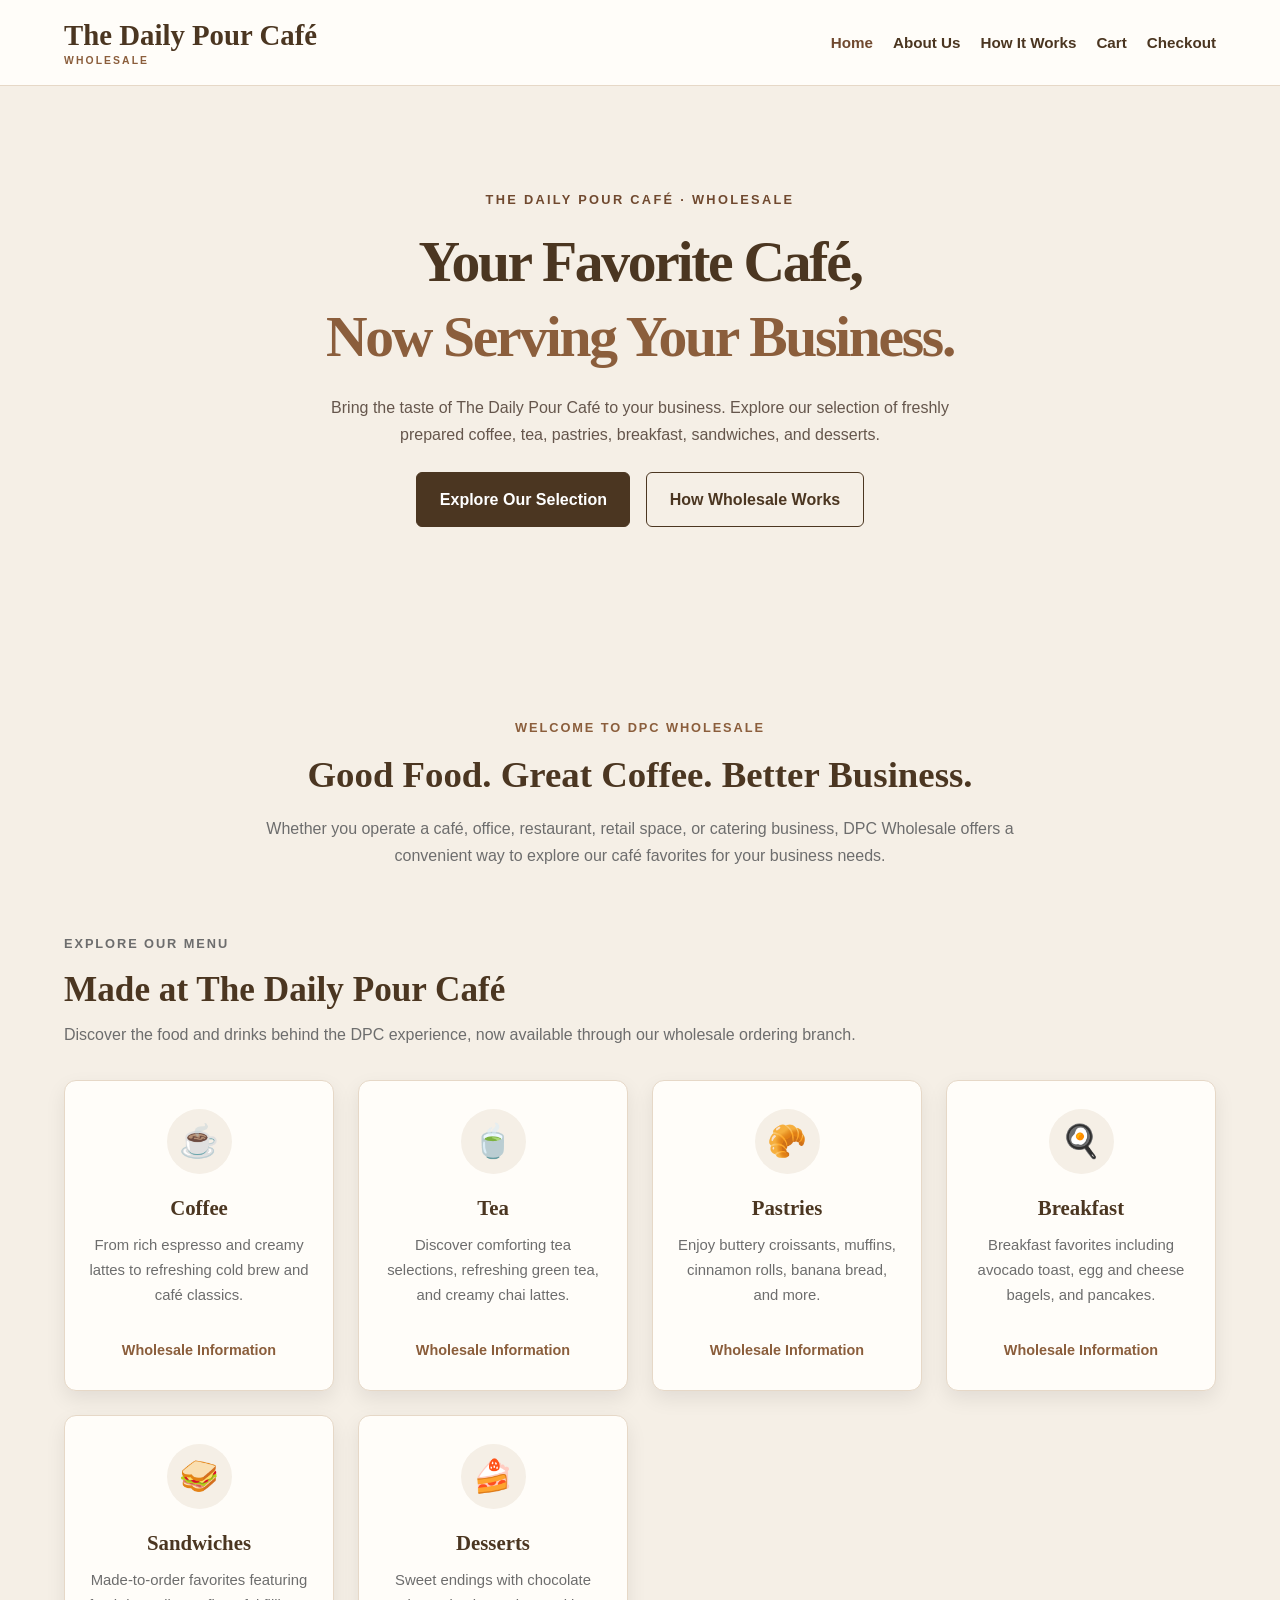
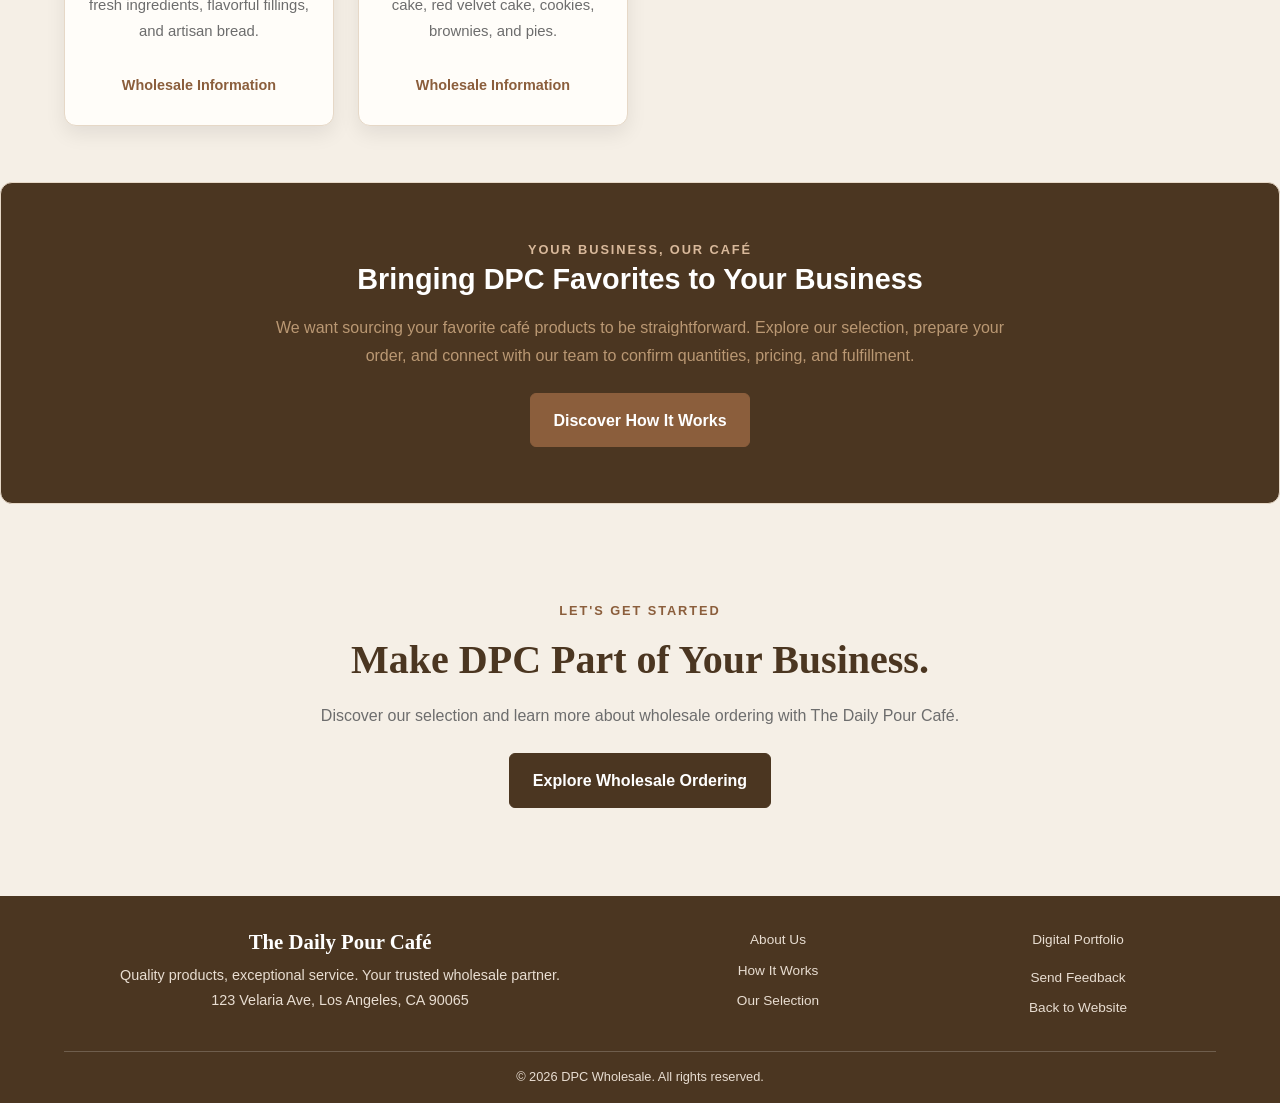
==== index.html @ 9e57767e "Initial commit" ====
<!DOCTYPE html>
<html lang="en">

<head>
    <meta charset="UTF-8">
    <meta name="viewport" content="width=device-width, initial-scale=1.0">

    <meta name="description" content="Explore DPC Wholesale by The Daily Pour Café. Discover coffee, tea, pastries, breakfast, sandwiches, and desserts for your business.">

    <title>DPC Wholesale | The Daily Pour Café</title>

    <link rel="stylesheet" href="styles.css">
</head>

<body>

    <!-- HEADER -->
    <header>
        <div class="container header-content">

            <a href="index.html" class="logo">
                The Daily Pour Café
                <span class="logo-subtitle">WHOLESALE</span>
            </a>

            <nav aria-label="Main navigation">
                <ul>
                    <li>
                        <a href="index.html" aria-current="page">Home</a>
                    </li>
                    <li>
                        <a href="about.html">About Us</a>
                    </li>
                    <li>
                        <a href="how-it-works.html">How It Works</a>
                    </li>
                    <li>
                        <a href="cart.html">Cart</a>
                    </li>
                    <li>
                        <a href="checkout.html">Checkout</a>
                    </li>
                </ul>
            </nav>

        </div>
    </header>


    <main>

        <!-- HERO SECTION -->
        <section class="hero">
            <div class="container">

                <p class="eyebrow">The Daily Pour Café · Wholesale</p>

                <h1>
                    Your Favorite Café,
                    <span>Now Serving Your Business.</span>
                </h1>

                <p>
                    Bring the taste of The Daily Pour Café to your
                    business. Explore our selection of freshly
                    prepared coffee, tea, pastries, breakfast,
                    sandwiches, and desserts.
                </p>

                <div class="hero-actions">
                    <a href="#categories" class="btn">
                        Explore Our Selection
                    </a>

                    <a href="how-it-works.html" class="btn btn-outline">
                        How Wholesale Works
                    </a>
                </div>

            </div>
        </section>


        <!-- INTRODUCTION -->
        <section class="wholesale-intro container">

            <p class="eyebrow">Welcome to DPC Wholesale</p>

            <h2>Good Food. Great Coffee. Better Business.</h2>

            <p>
                Whether you operate a café, office, restaurant,
                retail space, or catering business, DPC Wholesale
                offers a convenient way to explore our café
                favorites for your business needs.
            </p>

        </section>


        <!-- PRODUCT CATEGORIES -->
        <section class="products container" id="categories">

            <div class="section-heading">

                <p class="eyebrow">Explore Our Menu</p>

                <h2>Made at The Daily Pour Café</h2>

                <p>
                    Discover the food and drinks behind the DPC
                    experience, now available through our
                    wholesale ordering branch.
                </p>

            </div>


            <div class="product-grid">

                <!-- COFFEE -->
                <article class="product-card category-card">

                    <div class="category-icon" aria-hidden="true">
                        ☕
                    </div>

                    <h3>Coffee</h3>

                    <p>
                        From rich espresso and creamy lattes
                        to refreshing cold brew and café classics.
                    </p>

                    <a href="how-it-works.html" class="category-link">
                        Wholesale Information
                    </a>

                </article>


                <!-- TEA -->
                <article class="product-card category-card">

                    <div class="category-icon" aria-hidden="true">
                        🍵
                    </div>

                    <h3>Tea</h3>

                    <p>
                        Discover comforting tea selections,
                        refreshing green tea, and creamy chai lattes.
                    </p>

                    <a href="how-it-works.html" class="category-link">
                        Wholesale Information
                    </a>

                </article>


                <!-- PASTRIES -->
                <article class="product-card category-card">

                    <div class="category-icon" aria-hidden="true">
                        🥐
                    </div>

                    <h3>Pastries</h3>

                    <p>
                        Enjoy buttery croissants, muffins,
                        cinnamon rolls, banana bread, and more.
                    </p>

                    <a href="how-it-works.html" class="category-link">
                        Wholesale Information
                    </a>

                </article>


                <!-- BREAKFAST -->
                <article class="product-card category-card">

                    <div class="category-icon" aria-hidden="true">
                        🍳
                    </div>

                    <h3>Breakfast</h3>

                    <p>
                        Breakfast favorites including avocado
                        toast, egg and cheese bagels, and pancakes.
                    </p>

                    <a href="how-it-works.html" class="category-link">
                        Wholesale Information
                    </a>

                </article>


                <!-- SANDWICHES -->
                <article class="product-card category-card">

                    <div class="category-icon" aria-hidden="true">
                        🥪
                    </div>

                    <h3>Sandwiches</h3>

                    <p>
                        Made-to-order favorites featuring fresh
                        ingredients, flavorful fillings, and artisan bread.
                    </p>

                    <a href="how-it-works.html" class="category-link">
                        Wholesale Information
                    </a>

                </article>


                <!-- DESSERTS -->
                <article class="product-card category-card">

                    <div class="category-icon" aria-hidden="true">
                        🍰
                    </div>

                    <h3>Desserts</h3>

                    <p>
                        Sweet endings with chocolate cake,
                        red velvet cake, cookies, brownies, and pies.
                    </p>

                    <a href="how-it-works.html" class="category-link">
                        Wholesale Information
                    </a>

                </article>

            </div>

        </section>


        <!-- WHOLESALE BENEFITS -->
        <section class="about wholesale-benefits">

            <div class="container">

                <p class="eyebrow">Your Business, Our Café</p>

                <h2>Bringing DPC Favorites to Your Business</h2>

                <p>
                    We want sourcing your favorite café products
                    to be straightforward. Explore our selection,
                    prepare your order, and connect with our team
                    to confirm quantities, pricing, and fulfillment.
                </p>

                <a href="how-it-works.html" class="btn">
                    Discover How It Works
                </a>

            </div>

        </section>


        <!-- FINAL CALL TO ACTION -->
        <section class="final-cta container">

            <p class="eyebrow">Let's Get Started</p>

            <h2>Make DPC Part of Your Business.</h2>

            <p>
                Discover our selection and learn more about
                wholesale ordering with The Daily Pour Café.
            </p>

            <a href="how-it-works.html" class="btn">
                Explore Wholesale Ordering
            </a>

        </section>

    </main>


    <!-- FOOTER -->
    <footer>
        <div class="container footer-content">
            <div class="footer-brand">
                <h2>The Daily Pour Café</h2>
                <p>Quality products, exceptional service. Your trusted wholesale partner.</p>
                <p>123 Velaria Ave, Los Angeles, CA 90065</p>
            </div>

            <div class="footer-links">
                <a href="about.html">About Us</a>
                <a href="how-it-works.html">How It Works</a>
                <a href="index.html#categories">Our Selection</a>
            </div>

            <div class="footer-links">
                <a class="portfolio-link"  href="https://linktr.ee/christine.pro" target="_blank">Digital Portfolio</a><span aria-hidden="true"></span>
                <a class="feedback-footer-link" href="https://christinecdev.github.io/daily-pour-cafe-feedback/" target="_blank">Send Feedback</a>
                 <a a class="website-link" href="https://christinecdev.github.io/daily-pour-cafe/">Back to Website</a>
            </div>

            <p class="copyright">
                &copy;  2026 DPC Wholesale. All rights reserved.
            </p>
        </div>
    </footer>

</body>
</html>
---- styles.css ----
/* ========================================
   DPC WHOLESALE WEBSITE
   COMPLETE STYLESHEET
======================================== */


/* ========================================
   1. UNIVERSAL RESET
======================================== */

* {
    box-sizing: border-box;
    margin: 0;
    padding: 0;
}


/* ========================================
   2. DPC BRAND COLORS
======================================== */

:root {
    /* Official DPC Brand Palette */
    --background: #F5EFE6;
    --card: #FFFDF9;

    --coffee: #4B3621;
    --caramel: #8B5E3C;
    --latte: #D9B99B;

    --text: #333333;
    --soft: #6D6D6D;
    --border: #E6D8C7;

    /* Existing CSS Compatibility */
    --primary-color: var(--coffee);
    --primary-hover: #352719;

    --accent-color: var(--caramel);
    --accent-hover: #70492F;

    --background-color: var(--background);
    --surface-color: var(--card);

    --text-color: var(--text);
    --muted-color: var(--soft);
    --border-color: var(--border);

    --white: #ffffff;
    --danger-color: #A84438;

    --shadow: 0 8px 20px rgba(0,0,0,.08);
    --shadow-hover: 0 12px 25px rgba(75,54,33,.14);

    --radius: 12px;
}


/* ========================================
   3. GLOBAL STYLES
======================================== */

html {
    scroll-behavior: smooth;
    scroll-padding-top: 100px;
}

body {
    font-family: "Segoe UI", Tahoma, Geneva, Verdana, sans-serif;
    line-height: 1.7;
    background: var(--background-color);
    color: var(--text-color);
}

img {
    display: block;
    max-width: 100%;
}

a {
    color: inherit;
}

button,
input,
select,
textarea {
    font: inherit;
}

button,
a {
    -webkit-tap-highlight-color: transparent;
}

a:focus-visible,
button:focus-visible,
input:focus-visible,
select:focus-visible,
textarea:focus-visible {
    outline: 3px solid var(--accent-color);
    outline-offset: 3px;
}

.container {
    width: min(90%, 1200px);
    margin-inline: auto;
}

h1,
h2,
h3,
h4 {
    color: var(--primary-color);
    line-height: 1.3;
}

p {
    overflow-wrap: break-word;
}


/* ========================================
   4. HEADER AND NAVIGATION
======================================== */

header {
    position: relative;
    z-index: 10;
    background: var(--surface-color);
    border-bottom: 1px solid var(--border-color);
}

.header-content {
    display: flex;
    justify-content: space-between;
    align-items: center;
    gap: 1.5rem;
    padding: 1.1rem 0;
}

.logo {
    color: var(--primary-color);
    text-decoration: none;
    font-family: Georgia, "Times New Roman", serif;
    font-size: clamp(1.25rem, 2.5vw, 1.8rem);
    font-weight: 700;
    line-height: 1.2;
    flex-shrink: 0;
}

nav ul {
    display: flex;
    flex-wrap: wrap;
    justify-content: flex-end;
    align-items: center;
    gap: 0.5rem 1.25rem;
    list-style: none;
}

nav a {
    display: inline-block;
    padding: 0.4rem 0;
    color: var(--primary-color);
    text-decoration: none;
    font-size: 0.95rem;
    font-weight: 600;
    transition: color 0.2s ease;
}

nav a:hover,
nav a[aria-current="page"] {
    color: var(--accent-hover);
}


/* ========================================
   5. BUTTONS
======================================== */

.btn {
    display: inline-block;
    padding: 0.8rem 1.4rem;
    border: 1px solid var(--primary-color);
    border-radius: 6px;
    background: var(--primary-color);
    color: var(--white);
    text-align: center;
    text-decoration: none;
    font-weight: 600;
    cursor: pointer;
    transition: background-color 0.2s ease,
                border-color 0.2s ease,
                transform 0.2s ease;
}

.btn:hover {
    background: var(--primary-hover);
    border-color: var(--primary-hover);
}

.btn:active {
    transform: translateY(1px);
}


/* ========================================
   6. HERO SECTION
======================================== */

.hero {
    padding: clamp(3.5rem, 8vw, 6.5rem) 1rem;
    margin-bottom: 2.5rem;
    background: var(--background);
    text-align: center;
}

.hero .container {
    max-width: 800px;
}

.hero h1,
.hero h2 {
    margin-bottom: 1.2rem;
    font-family: Georgia, "Times New Roman", serif;
    font-size: clamp(2.2rem, 5vw, 3.6rem);
    letter-spacing: -0.04em;
}

.hero h2 {
    font-size: clamp(1.8rem, 4vw, 2.6rem);
}

.hero p {
    max-width: 680px;
    margin-inline: auto;
    color: #65564c;
}

.hero .eyebrow {
    margin-bottom: 0.9rem;
    color: var(--accent-hover);
    font-size: 0.8rem;
    font-weight: 800;
    letter-spacing: 0.18em;
    text-transform: uppercase;
}

.hero .btn {
    margin-top: 1.5rem;
}


/* ========================================
   7. PRODUCTS
======================================== */

.products {
    padding-top: 1rem;
    padding-bottom: 3.5rem;
}

.section-heading {
    margin-bottom: 2rem;
}

.section-heading h2 {
    margin-bottom: 0.5rem;
    font-family: Georgia, "Times New Roman", serif;
    font-size: clamp(1.7rem, 3vw, 2.2rem);
}

.section-heading p {
    color: var(--muted-color);
}

.product-grid {
    display: grid;
    grid-template-columns: repeat(4, minmax(0, 1fr));
    align-items: stretch;
    gap: 1.5rem;
}

.product-card {
    display: flex;
    flex-direction: column;
    min-width: 0;
    height: 100%;
    padding: 1rem;
    overflow: hidden;
    border: 1px solid var(--border-color);
    border-radius: var(--radius);
    background: var(--surface-color);
    text-align: center;
    box-shadow: var(--shadow);
    transition: transform 0.25s ease,
                box-shadow 0.25s ease;
}

.product-card:hover {
    transform: translateY(-4px);
    box-shadow: var(--shadow-hover);
}

.product-card img,
.product-link img {
    width: 100%;
    height: 200px;
    margin-bottom: 1rem;
    border-radius: 8px;
    object-fit: cover;
}

.product-card h3,
.product-card h4,
.product-link h3 {
    margin-bottom: 0.5rem;
    font-size: 1.15rem;
}

.product-card > p:not(.price) {
    margin-bottom: 0.8rem;
    color: var(--muted-color);
    font-size: 0.93rem;
}

.product-link {
    display: block;
    text-decoration: none;
}

.product-link:hover h3 {
    color: var(--accent-hover);
}

.price {
    color: var(--accent-hover);
    font-weight: 800;
}

.product-card .price {
    margin-bottom: 1rem;
}

.product-btn,
.product-card button {
    display: block;
    width: 100%;
    margin-top: auto;
    padding: 0.8rem 1rem;
    border: 1px solid var(--primary-color);
    border-radius: 6px;
    background: var(--primary-color);
    color: var(--white);
    text-align: center;
    text-decoration: none;
    font-weight: 600;
    cursor: pointer;
    transition: background-color 0.2s ease;
}

.product-btn:hover,
.product-card button:hover {
    background: var(--primary-hover);
}


/* ========================================
   8. ABOUT AND INFORMATION SECTIONS
======================================== */

.about {
    padding: 3.5rem 1.5rem;
    margin-bottom: 2rem;
    border: 1px solid var(--border-color);
    border-radius: var(--radius);
    background: var(--surface-color);
    text-align: center;
}

.about h2 {
    margin-bottom: 1rem;
    font-size: 1.8rem;
}

.about p {
    max-width: 750px;
    margin: 0 auto;
    color: var(--muted-color);
}


/* ========================================
   9. HOW IT WORKS
======================================== */

.how-it-works {
    padding: 3rem 0;
}

.steps-grid {
    display: grid;
    grid-template-columns: repeat(3, minmax(0, 1fr));
    gap: 1.5rem;
}

.step-card {
    padding: 1.75rem;
    background: var(--surface-color);
    border: 1px solid var(--border-color);
    border-radius: var(--radius);
    text-align: center;
}

.step-number {
    display: flex;
    align-items: center;
    justify-content: center;
    width: 48px;
    height: 48px;
    margin: 0 auto 1rem;
    border-radius: 50%;
    background: var(--accent-color);
    color: var(--white);
    font-size: 1.25rem;
    font-weight: 700;
}

.step-card h3 {
    margin-bottom: 0.5rem;
}

.step-card p {
    color: var(--muted-color);
}


/* ========================================
   10. SHARED PAGE LAYOUT
======================================== */

.page-content {
    min-height: 60vh;
    padding-top: 2.5rem;
    padding-bottom: 3rem;
}

.page-content > h1 {
    margin-bottom: 0.5rem;
    font-size: 2.2rem;
}

.page-intro {
    margin-bottom: 2rem;
    color: var(--muted-color);
}


/* ========================================
   11. CART PAGE
======================================== */

.cart-panel {
    width: 100%;
    max-width: 900px;
    margin: 0 auto;
    padding: 1.5rem;
    background: var(--surface-color);
    border: 1px solid var(--border-color);
    border-radius: var(--radius);
    box-shadow: var(--shadow);
}

.cart-heading {
    display: flex;
    align-items: center;
    justify-content: space-between;
    gap: 1rem;
    padding-bottom: 1rem;
    border-bottom: 1px solid var(--border-color);
}

.cart-heading h2 {
    font-size: 1.4rem;
}

.cart-icon {
    position: relative;
    display: flex;
    align-items: center;
}

.item-count {
    position: absolute;
    top: -8px;
    right: -10px;
    display: flex;
    align-items: center;
    justify-content: center;
    min-width: 20px;
    height: 20px;
    padding: 0 4px;
    border-radius: 50%;
    background: var(--accent-color);
    color: var(--white);
    font-size: 0.75rem;
    font-weight: 700;
}

.cart-item {
    display: flex;
    align-items: center;
    gap: 1rem;
    padding: 1.25rem 0;
    border-bottom: 1px solid var(--border-color);
}

.cart-item img {
    flex-shrink: 0;
    width: 100px;
    height: 100px;
    object-fit: cover;
    border-radius: var(--radius);
}

.cart-item-info {
    flex: 1;
    min-width: 0;
}

.cart-item-info h3,
.cart-item-info h4 {
    margin-bottom: 0.35rem;
}

.cart-item-info p {
    color: var(--muted-color);
    font-size: 0.95rem;
}

.cart-item-info .price {
    color: var(--accent-color);
    font-weight: 700;
}

.cart-actions {
    display: flex;
    align-items: center;
    gap: 0.5rem;
    flex-wrap: wrap;
}

.quantity-control {
    display: flex;
    align-items: center;
    gap: 0.5rem;
}

.quantity-btn {
    display: flex;
    align-items: center;
    justify-content: center;
    width: 36px;
    height: 36px;
    border: 1px solid var(--border-color);
    border-radius: 5px;
    background: var(--surface-color);
    color: var(--primary-color);
    font-size: 1.2rem;
    cursor: pointer;
}

.quantity-btn:hover {
    background: var(--background-color);
}

.quantity-value {
    min-width: 24px;
    text-align: center;
    font-weight: 700;
}

.remove-btn {
    padding: 0.5rem 0.75rem;
    border: 1px solid var(--danger-color);
    border-radius: 5px;
    background: transparent;
    color: var(--danger-color);
    cursor: pointer;
    transition: 0.2s ease;
}

.remove-btn:hover {
    background: var(--danger-color);
    color: var(--white);
}

.cart-total,
.checkout-total {
    display: flex;
    align-items: center;
    justify-content: space-between;
    gap: 1rem;
    margin: 1.5rem 0;
    padding-top: 1rem;
    border-top: 1px solid var(--border-color);
    font-size: 1.2rem;
}

.cart-total strong,
.checkout-total strong {
    color: var(--primary-color);
    font-size: 1.4rem;
}

.checkout-button {
    display: block;
    width: 100%;
    padding: 0.9rem 1rem;
    border-radius: 5px;
    background: var(--accent-color);
    color: var(--white);
    text-align: center;
    text-decoration: none;
    font-weight: 700;
}

.checkout-button:hover {
    background: var(--accent-hover);
}

.continue-shopping {
    display: block;
    margin-top: 1rem;
    color: var(--primary-color);
    text-align: center;
    text-decoration: none;
    font-weight: 600;
}

.continue-shopping:hover {
    text-decoration: underline;
}

.empty-cart {
    padding: 3rem 1rem;
    text-align: center;
}

.empty-cart p {
    margin: 0.75rem 0 1.5rem;
    color: var(--muted-color);
}


/* ========================================
   12. CHECKOUT PAGE
======================================== */

.checkout-layout {
    display: grid;
    grid-template-columns: repeat(2, minmax(0, 1fr));
    align-items: start;
    gap: 2rem;
}

.checkout-card {
    min-width: 0;
    padding: 1.5rem;
    background: var(--surface-color);
    border: 1px solid var(--border-color);
    border-radius: var(--radius);
    box-shadow: var(--shadow);
}

.checkout-card h2 {
    margin-bottom: 1rem;
    padding-bottom: 1rem;
    border-bottom: 1px solid var(--border-color);
    font-size: 1.4rem;
}

.checkout-product {
    display: flex;
    align-items: center;
    gap: 1rem;
}

.checkout-product img {
    width: 90px;
    height: 90px;
    object-fit: cover;
    border-radius: var(--radius);
}

.checkout-product h3 {
    margin-bottom: 0.35rem;
    font-size: 1.1rem;
}

.checkout-product p {
    color: var(--muted-color);
}

.checkout-card label {
    display: block;
    margin: 1rem 0 0.4rem;
    font-weight: 600;
}

.checkout-card label span {
    color: var(--danger-color);
}

.checkout-card input,
.checkout-card select,
.checkout-card textarea {
    display: block;
    width: 100%;
    padding: 0.8rem;
    border: 1px solid var(--border-color);
    border-radius: 5px;
    background: var(--surface-color);
    color: var(--text-color);
    font: inherit;
}

.checkout-card textarea {
    min-height: 100px;
    resize: vertical;
}

.checkout-card input:focus,
.checkout-card select:focus,
.checkout-card textarea:focus {
    outline: 2px solid var(--accent-color);
    outline-offset: 2px;
}

.help-text {
    margin-top: 0.4rem;
    color: var(--muted-color);
    font-size: 0.85rem;
}

.secure-note {
    margin-top: 1rem;
    color: var(--muted-color);
    text-align: center;
    font-size: 0.85rem;
}


/* ========================================
   FOOTER - COMPACT VERSION
======================================== */

footer {
    margin-top: 1.5rem;
    padding: 2rem 0 1rem;
    background: var(--coffee);
    color: var(--white);
    text-align: center;
}

footer p {
    color: var(--white);
}

.footer-content {
    display: grid;
    grid-template-columns: 2fr 1fr 1fr;
    gap: 1.5rem;
}

.footer-brand h2 {
    margin-bottom: 0.5rem;
    color: var(--white);
    font-family: Georgia, serif;
    font-size: 1.3rem;
}

.footer-brand p {
    color: #E8DDD1;
    font-size: 0.9rem;
}

.footer-links {
    display: flex;
    flex-direction: column;
    gap: 0.45rem;
}

.footer-links a {
    color: #E8DDD1;
    text-decoration: none;
    font-size: 0.85rem;
}

.footer-links a:hover {
    color: var(--latte);
}

.copyright {
    grid-column: 1 / -1;
    padding-top: 0.85rem;
    margin-top: 0.5rem;
    border-top: 1px solid rgba(255,255,255,.2);
    color: #E8DDD1;
    text-align: center;
    font-size: 0.8rem;
}

/* ========================================
   14. HOMEPAGE ADDITIONS
======================================== */


/* Logo Subtitle */

.logo-subtitle {
    display: block;
    margin-top: 3px;
    color: var(--caramel);
    font-family: "Segoe UI", sans-serif;
    font-size: 0.65rem;
    font-weight: 700;
    letter-spacing: 0.2em;
}


/* Hero Improvements */

.hero h1 span {
    display: block;
    color: var(--caramel);
}

.hero-actions {
    display: flex;
    justify-content: center;
    align-items: center;
    flex-wrap: wrap;
    gap: 1rem;
    margin-top: 1.5rem;
}

.hero-actions .btn {
    margin-top: 0;
}

.btn-outline {
    background: transparent;
    color: var(--coffee);
    border-color: var(--coffee);
}

.btn-outline:hover {
    background: var(--coffee);
    color: var(--white);
}


/* Homepage Introduction */

.wholesale-intro {
    max-width: 850px;
    padding: 3rem 1rem;
    text-align: center;
}

.wholesale-intro h2 {
    margin-bottom: 1rem;
    font-family: Georgia, serif;
    font-size: clamp(1.7rem, 3vw, 2.3rem);
}

.wholesale-intro p:not(.eyebrow) {
    color: var(--soft);
}

.eyebrow {
    margin-bottom: 0.75rem;
    color: var(--caramel);
    font-size: 0.8rem;
    font-weight: 800;
    letter-spacing: 0.15em;
    text-transform: uppercase;
}


/* Category Cards */

.category-card {
    padding: 1.75rem 1.25rem;
}

.category-icon {
    display: flex;
    align-items: center;
    justify-content: center;
    width: 65px;
    height: 65px;
    margin: 0 auto 1.25rem;
    border-radius: 50%;
    background: var(--background);
    font-size: 2rem;
}

.category-card h3 {
    margin-bottom: 0.75rem;
    font-family: Georgia, serif;
    font-size: 1.3rem;
}

.category-card p {
    flex-grow: 1;
}

.category-link {
    display: inline-block;
    margin-top: 1rem;
    color: var(--caramel);
    font-weight: 700;
    font-size: 0.9rem;
    text-decoration: none;
}

.category-link:hover {
    color: var(--coffee);
    text-decoration: underline;
}


/* Wholesale Benefits */

.wholesale-benefits {
    background: var(--coffee);
    color: var(--white);
}

.wholesale-benefits h2 {
    color: var(--white);
}

.wholesale-benefits p:not(.eyebrow) {
    color: #ba9873;
}

.wholesale-benefits .eyebrow {
    color: var(--latte);
}

.wholesale-benefits .btn {
    margin-top: 1.5rem;
    background: var(--caramel);
    border-color: var(--caramel);
}

.wholesale-benefits .btn:hover {
    background: var(--latte);
    border-color: var(--latte);
    color: var(--coffee);
}


/* Final Call To Action */

.final-cta {
    padding: 4rem 1rem;
    text-align: center;
}

.final-cta h2 {
    margin-bottom: 1rem;
    font-family: Georgia, serif;
    font-size: clamp(1.8rem, 4vw, 2.5rem);
}

.final-cta p:not(.eyebrow) {
    max-width: 650px;
    margin: 0 auto 1.5rem;
    color: var(--soft);
}

css
/* ========================================
   WHOLESALE CART
======================================== */

.cart-intro {
    margin-bottom: 2rem;
}

.cart-intro h1 {
    margin-bottom: 0.6rem;
    font-family: Georgia, serif;
    font-size: clamp(2rem, 4vw, 2.7rem);
}


/* CART LAYOUT */

.wholesale-cart-layout {
    display: grid;
    grid-template-columns: minmax(0, 1.8fr) minmax(270px, 0.9fr);
    align-items: start;
    gap: 2rem;
}


/* CART PANEL */

.cart-panel {
    width: 100%;
    max-width: none;
    margin: 0;
    padding: 1.75rem;
    background: var(--surface-color);
    border: 1px solid var(--border-color);
    border-radius: var(--radius);
    box-shadow: var(--shadow);
}

.cart-heading {
    display: flex;
    align-items: center;
    justify-content: space-between;
    gap: 1rem;
    margin-bottom: 0.5rem;
}

.cart-heading h2 {
    font-family: Georgia, serif;
    font-size: 1.4rem;
}

.cart-subheading {
    margin-top: 0.35rem;
    color: var(--muted-color);
    font-size: 0.9rem;
}


/* PRODUCT ROWS */

.cart-item {
    display: grid;
    grid-template-columns: 105px minmax(0, 1fr) auto;
    align-items: center;
    gap: 1.25rem;
    padding: 1.5rem 0;
    border-bottom: 1px solid var(--border-color);
}

.cart-item img {
    width: 105px;
    height: 105px;
    margin: 0;
    object-fit: cover;
    border-radius: 9px;
}

.cart-item-info {
    min-width: 0;
}

.cart-item-info h3 {
    margin-bottom: 0.5rem;
    font-family: Georgia, serif;
    font-size: 1.2rem;
}

.cart-product-category {
    margin-bottom: 0.35rem;
    color: var(--muted-color);
    font-size: 0.78rem;
    font-weight: 600;
    letter-spacing: 0.04em;
    text-transform: uppercase;
}

.cart-unit-price {
    margin-bottom: 0.65rem;
    color: var(--accent-hover);
    font-size: 0.95rem;
    font-weight: 700;
}

.cart-unit-price span {
    color: var(--muted-color);
    font-size: 0.8rem;
    font-weight: 400;
}

.cart-line-subtotal {
    color: var(--muted-color);
    font-size: 0.88rem;
}

.cart-line-subtotal strong {
    color: var(--coffee);
}


/* QUANTITY CONTROLS */

.cart-actions {
    display: flex;
    flex-direction: column;
    align-items: center;
    gap: 0.55rem;
}

.quantity-label {
    color: var(--muted-color);
    font-size: 0.8rem;
    font-weight: 600;
}

.quantity-control {
    display: flex;
    align-items: center;
    gap: 0.65rem;
}

.quantity-btn {
    display: flex;
    align-items: center;
    justify-content: center;
    width: 34px;
    height: 34px;
    padding: 0;
    border: 1px solid var(--border-color);
    border-radius: 6px;
    background: var(--background);
    color: var(--coffee);
    font-size: 1.2rem;
    cursor: pointer;
    transition: background 0.2s ease, color 0.2s ease;
}

.quantity-btn:hover {
    background: var(--coffee);
    color: var(--white);
}

.quantity-value {
    min-width: 25px;
    color: var(--coffee);
    font-weight: 700;
    text-align: center;
}

.remove-btn {
    padding: 0.35rem 0.6rem;
    border: none;
    background: transparent;
    color: var(--danger-color);
    font-size: 0.85rem;
    font-weight: 600;
    cursor: pointer;
}

.remove-btn:hover {
    text-decoration: underline;
}


/* CONTINUE SHOPPING */

.continue-shopping {
    display: inline-block;
    margin-top: 1.5rem;
    color: var(--coffee);
    font-size: 0.92rem;
    font-weight: 600;
    text-decoration: none;
}

.continue-shopping:hover {
    color: var(--caramel);
}


/* ORDER SUMMARY */

.cart-summary {
    padding: 1.6rem;
    background: var(--surface-color);
    border: 1px solid var(--border-color);
    border-radius: var(--radius);
    box-shadow: var(--shadow);
}

.cart-summary h2 {
    margin-bottom: 0.4rem;
    font-family: Georgia, serif;
    font-size: 1.45rem;
}

.summary-description {
    margin-bottom: 1.5rem;
    color: var(--muted-color);
    font-size: 0.88rem;
}

.summary-row {
    display: flex;
    align-items: flex-start;
    justify-content: space-between;
    gap: 1rem;
    margin-bottom: 1.1rem;
    color: var(--muted-color);
    font-size: 0.9rem;
}

.summary-row strong {
    color: var(--text-color);
    text-align: right;
}

.delivery-row strong {
    max-width: 125px;
    color: var(--accent-hover);
    font-size: 0.82rem;
}

.summary-divider {
    margin: 1.3rem 0;
    border-top: 1px solid var(--border-color);
}


/* ORDER TOTAL */

.summary-total {
    display: flex;
    flex-direction: column;
    gap: 0.45rem;
    color: var(--coffee);
}

.summary-total span {
    font-size: 0.92rem;
    font-weight: 600;
}

.summary-total strong {
    font-family: Georgia, serif;
    font-size: 2rem;
    font-weight: 700;
}

.summary-note {
    margin-top: 1rem;
    color: var(--muted-color);
    font-size: 0.8rem;
    line-height: 1.6;
}


/* CHECKOUT BUTTON */

.cart-summary .checkout-button {
    display: block;
    width: 100%;
    margin-top: 1.5rem;
    padding: 0.95rem 1rem;
    border: 1px solid var(--coffee);
    border-radius: 6px;
    background: var(--coffee);
    color: var(--white);
    font-weight: 700;
    text-align: center;
    text-decoration: none;
    transition: background 0.2s ease;
}

.cart-summary .checkout-button:hover {
    background: var(--primary-hover);
}

.cart-summary .checkout-button:focus-visible {
    outline: 3px solid var(--accent-color);
    outline-offset: 3px;
}


/* SUMMARY FOOTER */

.summary-footer {
    display: flex;
    flex-direction: column;
    gap: 0.3rem;
    margin-top: 1.3rem;
    padding-top: 1rem;
    border-top: 1px solid var(--border-color);
    color: var(--muted-color);
    font-size: 0.72rem;
    letter-spacing: 0.06em;
    text-align: center;
}


/* EMPTY CART */

.empty-cart {
    padding: 3rem 1rem;
    text-align: center;
}

.empty-cart-icon {
    margin-bottom: 1rem;
    color: var(--caramel);
    font-size: 2.5rem;
}

.empty-cart h3 {
    margin-bottom: 0.75rem;
    font-family: Georgia, serif;
}

.empty-cart p {
    max-width: 420px;
    margin: 0 auto 1.5rem;
    color: var(--muted-color);
}

.empty-cart[hidden] {
    display: none;
}


/* WHOLESALE ASSISTANCE */

.cart-assistance {
    margin-top: 3rem;
    padding: 2.75rem 1.5rem;
}

.cart-assistance .btn {
    margin-top: 1.25rem;
}


/* ========================================
   RESPONSIVE CART
======================================== */

@media (max-width: 900px) {

    .wholesale-cart-layout {
        grid-template-columns: 1fr;
    }

    .cart-summary {
        width: 100%;
    }

}


@media (max-width: 600px) {

    .cart-panel {
        padding: 1rem;
    }

    .cart-item {
        grid-template-columns: 75px minmax(0, 1fr);
        gap: 0.85rem;
    }

    .cart-item img {
        width: 75px;
        height: 75px;
    }

    .cart-item-info h3 {
        font-size: 1.05rem;
    }

    .cart-actions {
        grid-column: 1 / -1;
        flex-direction: row;
        justify-content: flex-start;
        flex-wrap: wrap;
        gap: 0.75rem;
    }

    .quantity-label {
        display: none;
    }

    .cart-summary {
        padding: 1.25rem;
    }

    .cart-assistance {
        padding: 2rem 1rem;
    }

}

/* ========================================
   15. RESPONSIVE LAYOUT
======================================== */

@media (max-width: 900px) {

    .product-grid {
        grid-template-columns: repeat(2, minmax(0, 1fr));
    }

    .steps-grid {
        grid-template-columns: 1fr;
    }

    .checkout-layout {
        grid-template-columns: 1fr;
    }

}


@media (max-width: 600px) {

    .header-content {
        flex-direction: column;
        align-items: center;
    }

    nav ul {
        justify-content: center;
        gap: 1rem;
    }

    .product-grid {
        grid-template-columns: 1fr;
    }

    .cart-item {
        align-items: flex-start;
        flex-wrap: wrap;
    }

    .cart-item img {
        width: 75px;
        height: 75px;
    }

    .cart-actions {
        width: 100%;
    }

    .cart-panel,
    .checkout-card {
        padding: 1rem;
    }

    .page-content > h1 {
        font-size: 1.8rem;
    }

    .hero-actions {
        flex-direction: column;
    }

    .hero-actions .btn {
        width: 100%;
    }

    .footer-content {
        grid-template-columns: 1fr;
        text-align: center;
    }

    .footer-links {
        align-items: center;
    }

    .copyright {
        grid-column: 1;
    }

}

/* ========================================
   16. DPC WHOLESALE CHECKOUT
   Integrated with existing DPC stylesheet
======================================== */


/* CHECKOUT INTRODUCTION */

.checkout-intro {
    margin-bottom: 2.5rem;
}

.checkout-intro h1 {
    margin-bottom: 0.65rem;
    font-family: Georgia, "Times New Roman", serif;
    font-size: clamp(2rem, 4vw, 2.8rem);
    letter-spacing: -0.03em;
}

.checkout-intro .page-intro {
    max-width: 760px;
}


/* CHECKOUT PROGRESS */

.checkout-progress {
    display: flex;
    align-items: center;
    justify-content: center;
    max-width: 650px;
    margin: 2.5rem auto 0;
    gap: 0.75rem;
}

.progress-step {
    display: flex;
    flex-direction: column;
    align-items: center;
    gap: 0.5rem;
    min-width: 75px;
}

.progress-step span {
    display: flex;
    align-items: center;
    justify-content: center;
    width: 38px;
    height: 38px;
    border: 1px solid var(--border-color);
    border-radius: 50%;
    background: var(--surface-color);
    color: var(--muted-color);
    font-weight: 700;
}

.progress-step p {
    color: var(--muted-color);
    font-size: 0.78rem;
    font-weight: 600;
    text-align: center;
}

.progress-step.completed span,
.progress-step.active span {
    border-color: var(--coffee);
    background: var(--coffee);
    color: var(--white);
}

.progress-step.active p {
    color: var(--coffee);
}

.progress-line {
    flex: 1;
    max-width: 100px;
    height: 1px;
    margin-bottom: 1.5rem;
    background: var(--border-color);
}


/* MAIN CHECKOUT LAYOUT */

.wholesale-checkout-layout {
    display: grid;
    grid-template-columns: minmax(0, 1.1fr) minmax(0, 0.9fr);
    align-items: start;
    gap: 2rem;
}

.checkout-order-panel,
.checkout-form-panel {
    min-width: 0;
    padding: 1.75rem;
    border: 1px solid var(--border-color);
    border-radius: var(--radius);
    background: var(--surface-color);
    box-shadow: var(--shadow);
}


/* SECTION HEADINGS */

.checkout-section-heading {
    position: relative;
    margin-bottom: 1.5rem;
}

.checkout-section-heading h2 {
    margin-bottom: 0.4rem;
    font-family: Georgia, serif;
    font-size: 1.55rem;
}

.checkout-section-heading > p:not(.eyebrow) {
    color: var(--muted-color);
    font-size: 0.9rem;
}

.checkout-section-heading .eyebrow {
    margin-bottom: 0.4rem;
}


/* EDIT CART */

.edit-cart-link {
    display: inline-block;
    margin-top: 0.75rem;
    color: var(--caramel);
    font-size: 0.88rem;
    font-weight: 700;
    text-decoration: none;
}

.edit-cart-link:hover {
    text-decoration: underline;
}


/* CHECKOUT PRODUCTS
   Scoped to avoid affecting the wholesale cart.
*/

.wholesale-checkout-layout .checkout-product {
    display: grid;
    grid-template-columns: 95px minmax(0, 1fr) auto;
    align-items: center;
    gap: 1rem;
    padding: 1.4rem 0;
    border-bottom: 1px solid var(--border-color);
}

.wholesale-checkout-layout .checkout-product img {
    width: 95px;
    height: 95px;
    margin: 0;
    border-radius: 9px;
    object-fit: cover;
}

.checkout-product-info {
    min-width: 0;
}

.checkout-product-info h3 {
    margin-bottom: 0.35rem;
    font-family: Georgia, serif;
    font-size: 1.12rem;
}

.checkout-unit-price {
    color: var(--caramel);
    font-size: 0.9rem;
    font-weight: 700;
}

.checkout-unit-price span {
    color: var(--muted-color);
    font-weight: 400;
}

.checkout-quantity {
    margin-top: 0.4rem;
    color: var(--muted-color);
    font-size: 0.85rem;
}

.checkout-quantity strong {
    color: var(--coffee);
}

.checkout-product-total {
    display: flex;
    flex-direction: column;
    align-items: flex-end;
    gap: 0.3rem;
}

.checkout-product-total span {
    color: var(--muted-color);
    font-size: 0.75rem;
}

.checkout-product-total strong {
    color: var(--coffee);
    font-size: 1rem;
}


/* PRICE SUMMARY */

.checkout-price-summary {
    padding-top: 1.5rem;
}

.checkout-price-summary .summary-row {
    margin-bottom: 1rem;
}

.checkout-grand-total {
    display: flex;
    flex-direction: column;
    gap: 0.35rem;
    color: var(--coffee);
}

.checkout-grand-total span {
    font-size: 0.95rem;
    font-weight: 600;
}

.checkout-grand-total strong {
    font-family: Georgia, serif;
    font-size: 2.2rem;
}

.checkout-price-summary .summary-note {
    margin-top: 1rem;
    color: var(--muted-color);
    font-size: 0.8rem;
    line-height: 1.6;
}


/* ORDER NOTICE */

.checkout-notice {
    display: flex;
    align-items: flex-start;
    gap: 1rem;
    margin-top: 1.75rem;
    padding: 1.1rem;
    border: 1px solid var(--border-color);
    border-radius: 8px;
    background: var(--background);
}

.notice-icon {
    flex-shrink: 0;
    font-size: 1.5rem;
}

.checkout-notice h3 {
    margin-bottom: 0.35rem;
    font-family: Georgia, serif;
    font-size: 1rem;
}

.checkout-notice p {
    color: var(--muted-color);
    font-size: 0.83rem;
    line-height: 1.6;
}


/* FORM FIELDSETS */

.wholesale-checkout-form fieldset {
    min-width: 0;
    margin-bottom: 1.75rem;
    padding: 0;
    border: none;
}

.wholesale-checkout-form legend {
    width: 100%;
    margin-bottom: 0.8rem;
    padding-bottom: 0.7rem;
    border-bottom: 1px solid var(--border-color);
    color: var(--coffee);
    font-family: Georgia, serif;
    font-size: 1.15rem;
    font-weight: 700;
}

.wholesale-checkout-form label {
    display: block;
    margin: 1rem 0 0.4rem;
    color: var(--text-color);
    font-size: 0.9rem;
    font-weight: 600;
}

.wholesale-checkout-form label span {
    color: var(--danger-color);
}


/* FORM INPUTS */

.wholesale-checkout-form input,
.wholesale-checkout-form select,
.wholesale-checkout-form textarea {
    display: block;
    width: 100%;
    min-width: 0;
    padding: 0.85rem 0.9rem;
    border: 1px solid var(--border-color);
    border-radius: 6px;
    background: var(--white);
    color: var(--text-color);
    font: inherit;
    font-size: 0.92rem;
    transition: border-color 0.2s ease,
                box-shadow 0.2s ease;
}

.wholesale-checkout-form input,
.wholesale-checkout-form select {
    min-height: 48px;
}

.wholesale-checkout-form textarea {
    min-height: 100px;
    resize: vertical;
}

.wholesale-checkout-form input::placeholder,
.wholesale-checkout-form textarea::placeholder {
    color: #99918A;
    opacity: 1;
}

.wholesale-checkout-form input:focus,
.wholesale-checkout-form select:focus,
.wholesale-checkout-form textarea:focus {
    outline: none;
    border-color: var(--caramel);
    box-shadow: 0 0 0 3px rgba(139, 94, 60, 0.12);
}


/* HELP TEXT */

.wholesale-checkout-form .help-text {
    margin-top: 0.5rem;
    color: var(--muted-color);
    font-size: 0.82rem;
    line-height: 1.6;
}


/* CHECKOUT SUBMISSION */

.checkout-submit {
    margin-top: 1.5rem;
}

.checkout-submit-button {
    display: block;
    width: 100%;
    padding: 1rem 1.2rem;
    border: 1px solid var(--coffee);
    border-radius: 6px;
    background: var(--coffee);
    color: var(--white);
    font-size: 0.95rem;
    font-weight: 700;
    text-align: center;
    cursor: pointer;
    transition: background 0.2s ease,
                border-color 0.2s ease,
                transform 0.2s ease;
}

.checkout-submit-button:hover {
    background: var(--primary-hover);
    border-color: var(--primary-hover);
}

.checkout-submit-button:active {
    transform: translateY(1px);
}

.checkout-submit-button:focus-visible {
    outline: 3px solid var(--caramel);
    outline-offset: 3px;
}

.wholesale-checkout-form .secure-note {
    margin-top: 1rem;
    color: var(--muted-color);
    text-align: center;
    font-size: 0.82rem;
    line-height: 1.6;
}


/* CHECKOUT ASSISTANCE */

.checkout-assistance {
    margin-top: 3rem;
}

.checkout-assistance h2 {
    font-family: Georgia, serif;
}


/* ========================================
   17. RESPONSIVE WHOLESALE CHECKOUT
======================================== */


/* TABLETS */

@media (max-width: 900px) {

    .wholesale-checkout-layout {
        grid-template-columns: 1fr;
        gap: 1.5rem;
    }
    .checkout-order-panel,
    .checkout-form-panel {
        width: 100%;
    }

}


/* MOBILE */

@media (max-width: 600px) {

    .checkout-intro {
        margin-bottom: 2rem;
    }

    .checkout-progress {
        gap: 0.35rem;
        margin-top: 2rem;
    }

    .progress-step {
        min-width: 65px;
    }

    .progress-step span {
        width: 34px;
        height: 34px;
    }

    .progress-step p {
        font-size: 0.7rem;
    }

    .progress-line {
        max-width: 55px;
    }

    .checkout-order-panel,
    .checkout-form-panel {
        padding: 1.1rem;
    }

    .checkout-section-heading h2 {
        font-size: 1.35rem;
    }

    .wholesale-checkout-layout .checkout-product {
        grid-template-columns: 75px minmax(0, 1fr);
        gap: 0.85rem;
        padding: 1.2rem 0;
    }

    .wholesale-checkout-layout .checkout-product img {
        width: 75px;
        height: 75px;
    }

    .checkout-product-info h3 {
        font-size: 1rem;
    }

    .checkout-product-total {
        grid-column: 2;
        align-items: flex-start;
    }

    .checkout-grand-total strong {
        font-size: 1.9rem;
    }

    .checkout-notice {
        gap: 0.7rem;
        padding: 0.9rem;
    }

    .checkout-submit-button {
        padding: 0.9rem;
        font-size: 0.88rem;
    }

    .checkout-assistance {
        padding: 2rem 1rem;
    }

}
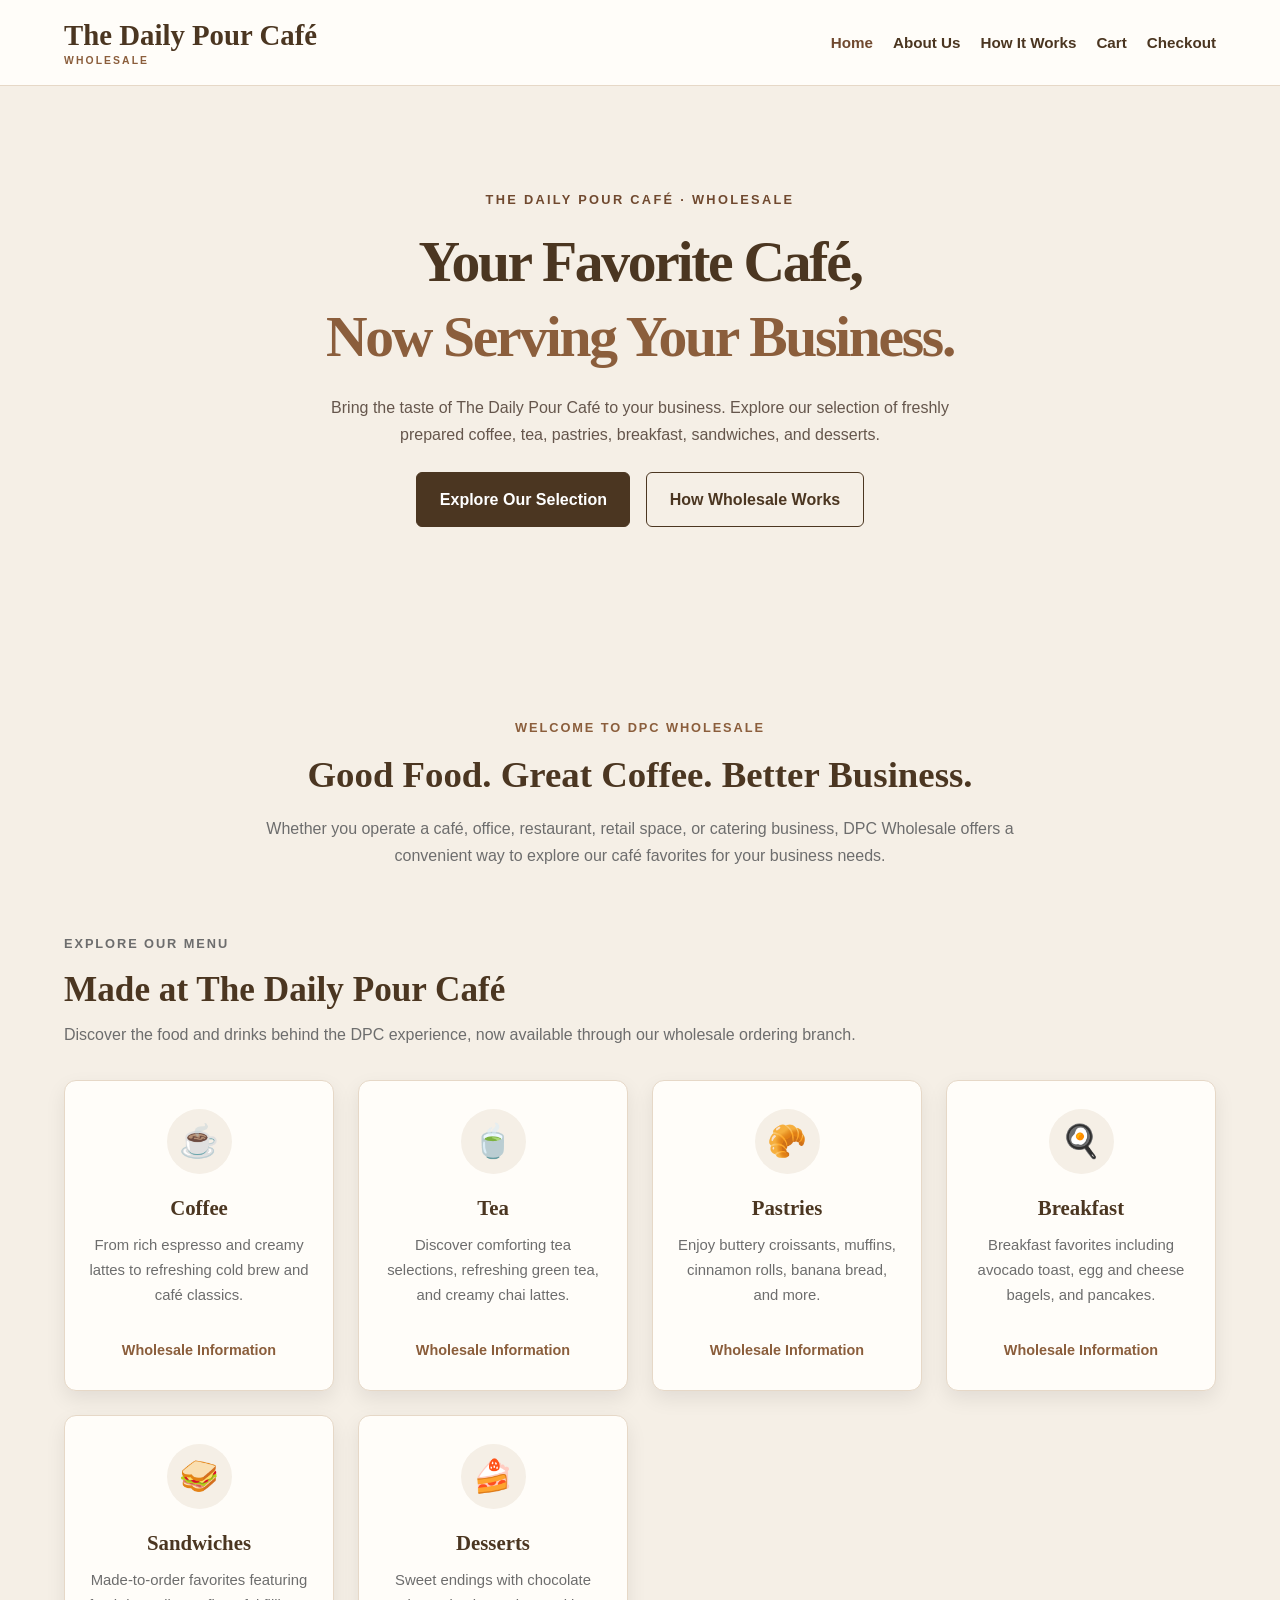
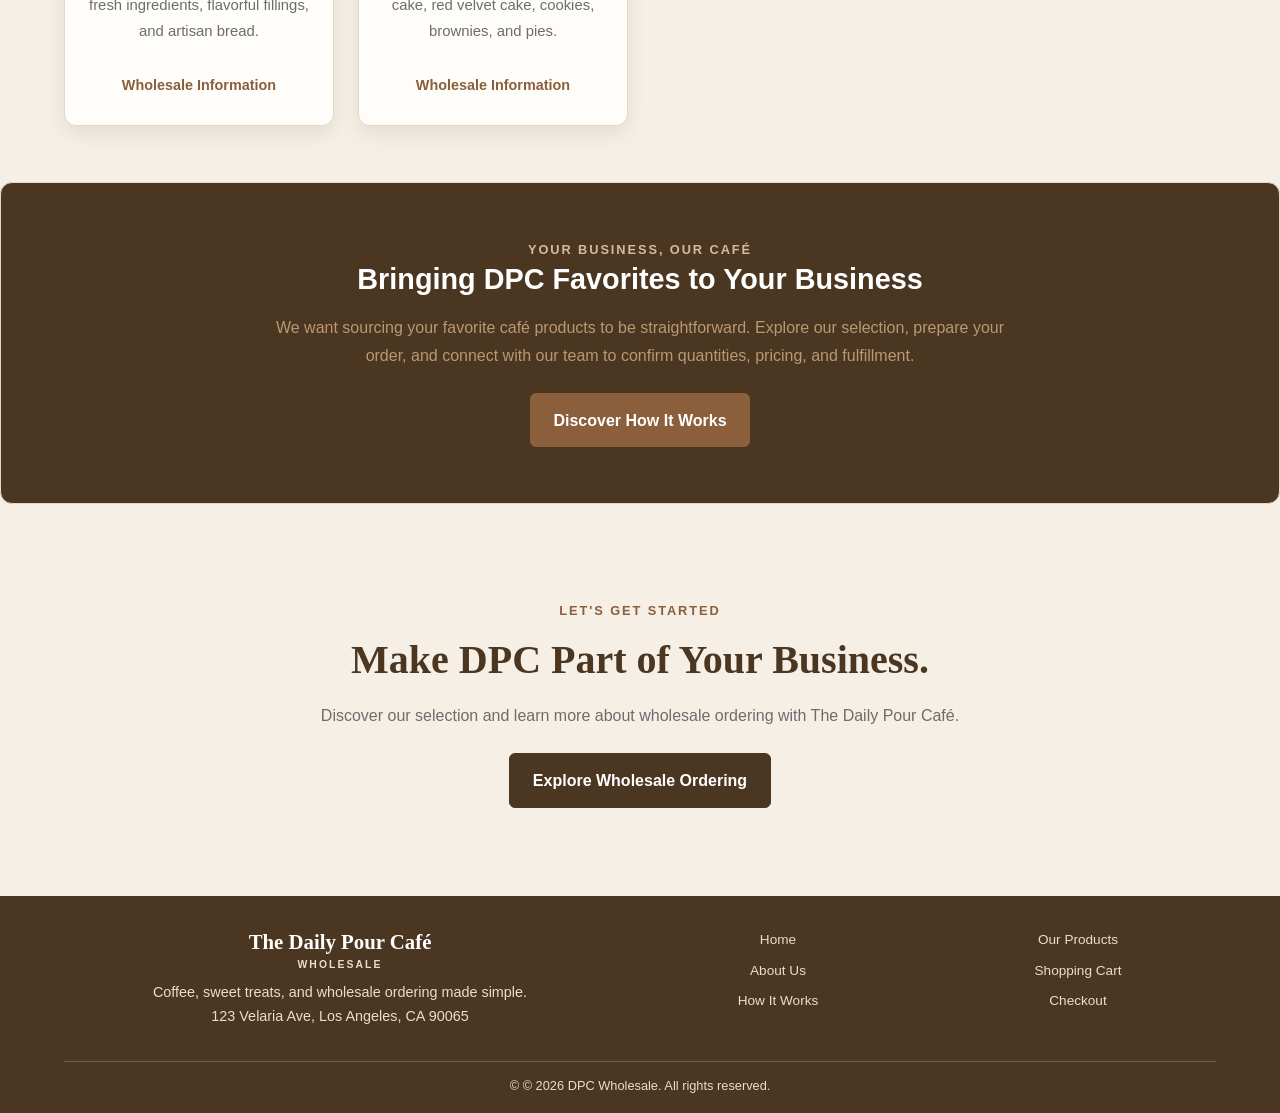
==== commit 3079c539: "Update all pages, organize assets, and fix footer" ====
--- a/index.html
+++ b/index.html
@@ -10,7 +10,7 @@
 
     <title>DPC Wholesale | The Daily Pour Café</title>
 
-    <link rel="stylesheet" href="styles.css">
+    <link rel="stylesheet" href="css\styles.css">
 </head>
 
 <body>
@@ -296,31 +296,37 @@
 
 
     <!-- FOOTER -->
-    <footer>
-        <div class="container footer-content">
-            <div class="footer-brand">
-                <h2>The Daily Pour Café</h2>
-                <p>Quality products, exceptional service. Your trusted wholesale partner.</p>
-                <p>123 Velaria Ave, Los Angeles, CA 90065</p>
-            </div>
-
-            <div class="footer-links">
-                <a href="about.html">About Us</a>
-                <a href="how-it-works.html">How It Works</a>
-                <a href="index.html#categories">Our Selection</a>
-            </div>
-
-            <div class="footer-links">
-                <a class="portfolio-link"  href="https://linktr.ee/christine.pro" target="_blank">Digital Portfolio</a><span aria-hidden="true"></span>
-                <a class="feedback-footer-link" href="https://christinecdev.github.io/daily-pour-cafe-feedback/" target="_blank">Send Feedback</a>
-                 <a a class="website-link" href="https://christinecdev.github.io/daily-pour-cafe/">Back to Website</a>
-            </div>
-
-            <p class="copyright">
-                &copy;  2026 DPC Wholesale. All rights reserved.
+
+<footer>
+    <div class="container footer-content">
+        <div class="footer-brand">
+
+            <h2>The Daily Pour Café 
+                <span class="footer-subtitle">WHOLESALE</span>
+                </h2>
+            <p>
+                Coffee, sweet treats, and wholesale ordering
+                made simple.
             </p>
+            <p>123 Velaria Ave, Los Angeles, CA 90065</p>
         </div>
-    </footer>
-
+
+        <div class="footer-links">
+            <a href="index.html">Home</a>
+            <a href="about.html">About Us</a>
+            <a href="how-it-works.html">How It Works</a>
+        </div>
+
+        <div class="footer-links">
+            <a href="index.html#products">Our Products</a>
+            <a href="cart.html">Shopping Cart</a>
+            <a href="checkout.html">Checkout</a>
+        </div>
+
+        <p class="copyright">
+            &copy; © 2026 DPC Wholesale. All rights reserved.
+        </p>
+    </div>
+</footer>
 </body>
 </html>
